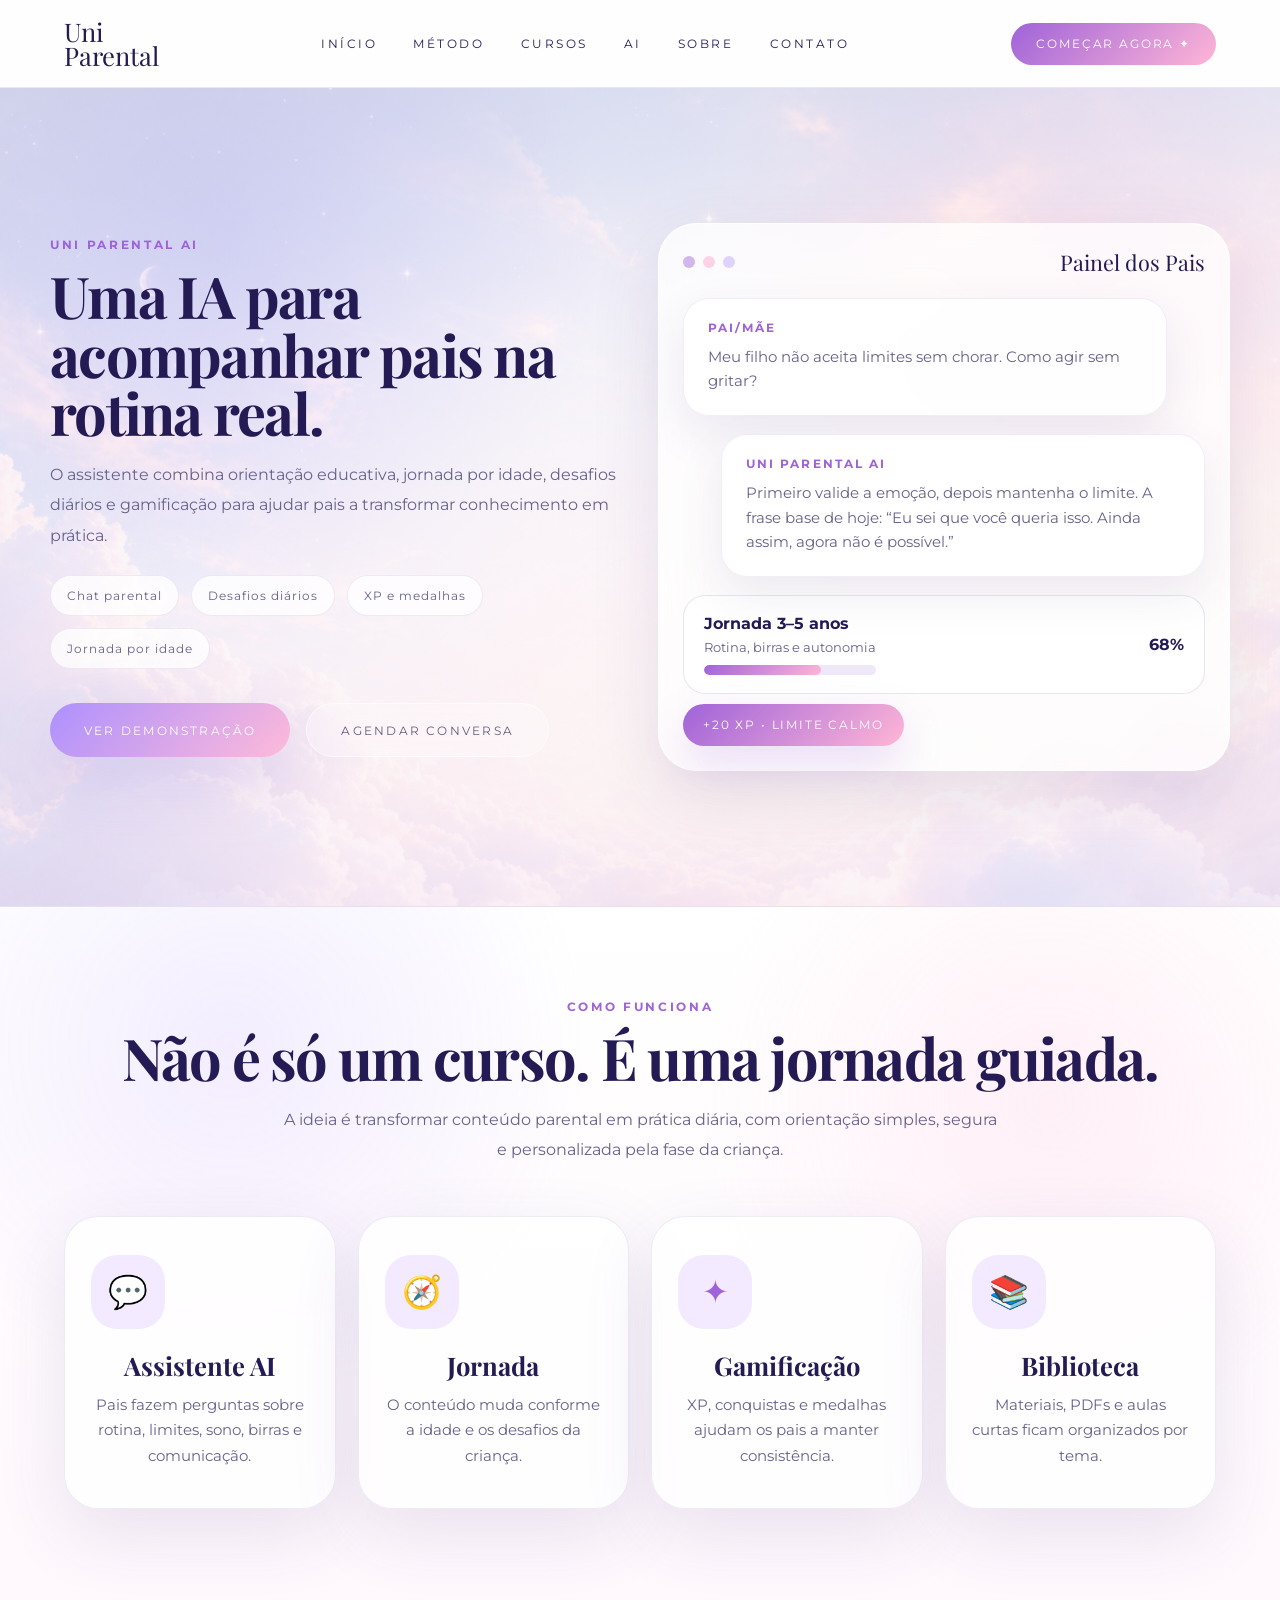
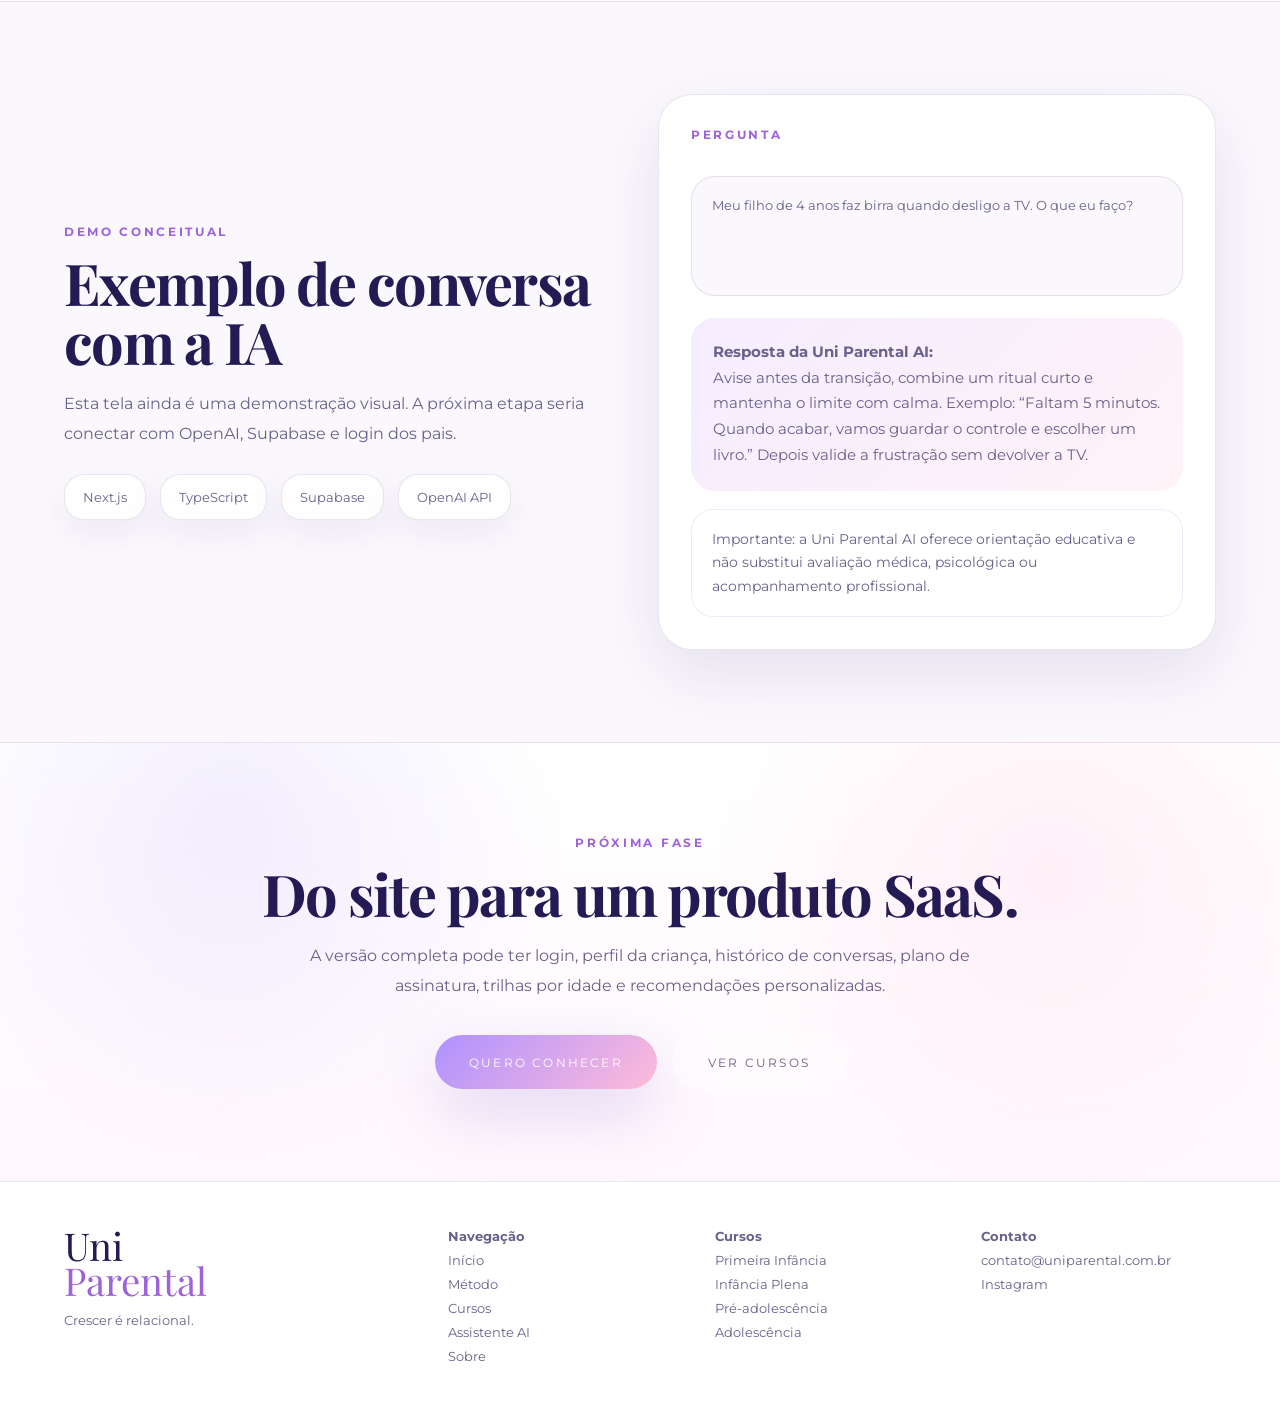
==== assistente-ai.html @ e76886d1 "Add files via upload" ====
<!DOCTYPE html>
<html lang="pt-BR">
<head>
  <meta charset="UTF-8"/>
  <meta name="viewport" content="width=device-width,initial-scale=1.0"/>
  <title>Assistente AI | Uni Parental</title>
  <link rel="preconnect" href="https://fonts.googleapis.com">
  <link rel="preconnect" href="https://fonts.gstatic.com" crossorigin>
  <link href="https://fonts.googleapis.com/css2?family=Montserrat:wght@300;400;500;600;700&family=Playfair+Display:wght@500;600;700&display=swap" rel="stylesheet">
  <link rel="stylesheet" href="assets/style.css">
</head>
<body>
  <header class="page-header">
    <div class="logo-mini">Uni<br>Parental</div>
    <nav class="nav">
      <a href="index.html">Início</a>
      <a href="metodo.html">Método</a>
      <a href="cursos.html">Cursos</a>
      <a href="assistente-ai.html">AI</a>
      <a href="sobre.html">Sobre</a>
      <a href="contato.html">Contato</a>
    </nav>
    <a href="contato.html" class="header-cta">Começar agora ✦</a>
  </header>

  <section class="ai-hero">
    <div class="wrap grid-2">
      <div>
        <div class="kicker">Uni Parental AI</div>
        <h1 class="title">Uma IA para acompanhar pais na rotina real.</h1>
        <p class="sub" style="margin-left:0">O assistente combina orientação educativa, jornada por idade, desafios diários e gamificação para ajudar pais a transformar conhecimento em prática.</p>
        <div class="pill-list">
          <span class="pill">Chat parental</span>
          <span class="pill">Desafios diários</span>
          <span class="pill">XP e medalhas</span>
          <span class="pill">Jornada por idade</span>
        </div>
        <div class="actions" style="justify-content:flex-start;margin-top:34px">
          <a href="#demo" class="main-cta">Ver demonstração</a>
          <a href="contato.html" class="ghost-cta">Agendar conversa</a>
        </div>
      </div>

      <div class="mock-app">
        <div class="mock-top">
          <span class="mock-dot"></span>
          <span class="mock-title">Painel dos Pais</span>
        </div>
        <div class="ai-chat-card parent"><strong>Pai/Mãe</strong><span>Meu filho não aceita limites sem chorar. Como agir sem gritar?</span></div>
        <div class="ai-chat-card bot"><strong>Uni Parental AI</strong><span>Primeiro valide a emoção, depois mantenha o limite. A frase base de hoje: “Eu sei que você queria isso. Ainda assim, agora não é possível.”</span></div>
        <div class="journey-card"><div><strong>Jornada 3–5 anos</strong><span style="display:block;margin-top:6px">Rotina, birras e autonomia</span><div class="progress"><i></i></div></div><strong>68%</strong></div>
        <div class="ai-xp">+20 XP • Limite calmo</div>
      </div>
    </div>
  </section>

  <section class="section pastel">
    <div class="wrap center">
      <div class="kicker">Como funciona</div>
      <h2 class="title">Não é só um curso. É uma jornada guiada.</h2>
      <p class="sub">A ideia é transformar conteúdo parental em prática diária, com orientação simples, segura e personalizada pela fase da criança.</p>
      <div class="grid-4">
        <article class="card"><div class="icon">💬</div><h3>Assistente AI</h3><p>Pais fazem perguntas sobre rotina, limites, sono, birras e comunicação.</p></article>
        <article class="card"><div class="icon">🧭</div><h3>Jornada</h3><p>O conteúdo muda conforme a idade e os desafios da criança.</p></article>
        <article class="card"><div class="icon">✦</div><h3>Gamificação</h3><p>XP, conquistas e medalhas ajudam os pais a manter consistência.</p></article>
        <article class="card"><div class="icon">📚</div><h3>Biblioteca</h3><p>Materiais, PDFs e aulas curtas ficam organizados por tema.</p></article>
      </div>
    </div>
  </section>

  <section class="section" id="demo">
    <div class="wrap grid-2">
      <div>
        <div class="kicker">Demo conceitual</div>
        <h2 class="title">Exemplo de conversa com a IA</h2>
        <p class="sub" style="margin-left:0">Esta tela ainda é uma demonstração visual. A próxima etapa seria conectar com OpenAI, Supabase e login dos pais.</p>
        <div class="badge-row">
          <span class="badge">Next.js</span>
          <span class="badge">TypeScript</span>
          <span class="badge">Supabase</span>
          <span class="badge">OpenAI API</span>
        </div>
      </div>
      <div class="demo-box">
        <div class="kicker">Pergunta</div>
        <textarea class="demo-input" readonly>Meu filho de 4 anos faz birra quando desligo a TV. O que eu faço?</textarea>
        <div class="demo-answer"><strong>Resposta da Uni Parental AI:</strong><br>Avise antes da transição, combine um ritual curto e mantenha o limite com calma. Exemplo: “Faltam 5 minutos. Quando acabar, vamos guardar o controle e escolher um livro.” Depois valide a frustração sem devolver a TV.</div>
        <div class="notice">Importante: a Uni Parental AI oferece orientação educativa e não substitui avaliação médica, psicológica ou acompanhamento profissional.</div>
      </div>
    </div>
  </section>

  <section class="section pastel">
    <div class="wrap center">
      <div class="kicker">Próxima fase</div>
      <h2 class="title">Do site para um produto SaaS.</h2>
      <p class="sub">A versão completa pode ter login, perfil da criança, histórico de conversas, plano de assinatura, trilhas por idade e recomendações personalizadas.</p>
      <div class="actions" style="margin-top:34px">
        <a href="contato.html" class="main-cta">Quero conhecer</a>
        <a href="cursos.html" class="ghost-cta">Ver cursos</a>
      </div>
    </div>
  </section>

  <footer class="footer"><div class="footer-grid"><div><div class="footer-logo">Uni<br><span style="color:#9f63d9">Parental</span></div><p style="margin-top:14px">Crescer é relacional.</p></div><div><h4>Navegação</h4><a href="index.html">Início</a><a href="metodo.html">Método</a><a href="cursos.html">Cursos</a><a href="assistente-ai.html">Assistente AI</a><a href="sobre.html">Sobre</a></div><div><h4>Cursos</h4><a href="curso-primeira-infancia.html">Primeira Infância</a><a href="curso-infancia-plena.html">Infância Plena</a><a href="curso-pre-adolescencia.html">Pré-adolescência</a><a href="curso-adolescencia.html">Adolescência</a></div><div><h4>Contato</h4><a href="mailto:contato@uniparental.com.br">contato@uniparental.com.br</a><a>Instagram</a></div></div></footer>
</body>
</html>
---- assets/style.css ----
:root{--ink:#241b55;--soft:#68618b;--lilac:#9f63d9;--rose:#ffb6d6;--line:rgba(48,34,92,.11);--shadow:0 24px 70px rgba(77,55,132,.12)}
*{box-sizing:border-box;margin:0;padding:0}html{scroll-behavior:smooth}body{background:#fbf8fd;font-family:Montserrat,sans-serif;color:var(--ink);overflow-x:hidden}a{text-decoration:none;color:inherit}
.header{position:absolute;top:0;left:0;width:100%;padding:32px clamp(24px,5vw,76px);display:flex;align-items:center;justify-content:space-between;z-index:20}
.logo-mini{font-family:'Playfair Display',serif;font-size:clamp(1.2rem,2vw,1.85rem);line-height:.92;color:rgba(255,255,255,.94);text-shadow:0 12px 34px rgba(35,30,80,.38);text-align:left}
.nav{display:flex;gap:36px;font-size:.72rem;letter-spacing:.22em;text-transform:uppercase;color:rgba(255,255,255,.95);text-shadow:0 10px 24px rgba(35,30,80,.38)}
.header-cta{padding:14px 25px;border-radius:999px;border:1px solid rgba(255,255,255,.45);background:rgba(255,255,255,.15);color:white;backdrop-filter:blur(16px);font-size:.72rem;letter-spacing:.16em;text-transform:uppercase}
.hero{position:relative;width:100vw;height:100vh;overflow:hidden;display:flex;align-items:center;justify-content:center;text-align:center;isolation:isolate}
.sky{position:absolute;inset:-8%;background:url("sky.jpg") center/cover no-repeat;z-index:0;animation:sky 34s ease-in-out infinite}
.sky-depth{position:absolute;inset:-10%;background:url("sky.jpg") center/cover no-repeat;z-index:1;opacity:.22;mix-blend-mode:screen;filter:blur(8px) saturate(1.08);animation:depth 46s ease-in-out infinite alternate}
.light{position:absolute;right:7%;bottom:17%;width:42vw;height:42vw;border-radius:50%;z-index:2;background:radial-gradient(circle,rgba(255,226,165,.42),rgba(255,182,214,.22) 42%,transparent 70%);filter:blur(42px);animation:light 9s ease-in-out infinite alternate}
.haze{position:absolute;inset:-10%;z-index:3;background:radial-gradient(circle at 45% 48%,rgba(255,255,255,.34),transparent 28%),radial-gradient(circle at 18% 78%,rgba(169,139,255,.18),transparent 32%),radial-gradient(circle at 82% 68%,rgba(255,217,138,.16),transparent 28%);filter:blur(28px);animation:haze 18s ease-in-out infinite alternate}
.read{position:absolute;inset:0;z-index:4;background:radial-gradient(circle at 50% 48%,rgba(255,255,255,.36),rgba(255,255,255,.12) 34%,transparent 62%),linear-gradient(to bottom,rgba(28,34,92,.05),rgba(255,245,250,.16))}
#particles{position:absolute;inset:0;z-index:6;pointer-events:none}.hero-content{position:relative;z-index:10;width:min(900px,92vw);margin-top:18px;animation:reveal 1.25s cubic-bezier(.16,1,.3,1) both}.logo-wrap{position:relative;display:inline-block;padding:0 14px}
.hero h1{font-family:'Playfair Display',serif;font-size:clamp(4.2rem,9.2vw,8.6rem);font-weight:600;line-height:.78;color:rgba(54,51,86,.95);text-shadow:0 22px 70px rgba(45,38,92,.17)}.hero h1 span{display:block;font-size:.62em;font-weight:500;color:rgba(158,124,226,.92);letter-spacing:.055em;margin-top:.18em}
.orbit{position:absolute;right:-62px;top:-10px;width:218px;height:125px;border-top:2px solid rgba(169,139,255,.50);border-radius:50%;transform:rotate(15deg)}.star-big{position:absolute;top:-48px;left:50%;transform:translateX(-50%);color:#A98BFF;font-size:2.6rem;animation:star 4s ease-in-out infinite}.heart{margin:22px 0 21px;color:#FF9FCA;font-size:1.95rem;animation:pulse 2.9s ease-in-out infinite}.tagline{font-size:.82rem;letter-spacing:.33em;text-transform:uppercase;color:rgba(52,49,86,.84);font-weight:500;margin-bottom:22px}.subtitle{max-width:560px;margin:0 auto 32px;color:rgba(55,52,86,.74);font-size:1rem;line-height:1.9;letter-spacing:.07em}
.actions{display:flex;align-items:center;justify-content:center;gap:16px;flex-wrap:wrap}.main-cta,.ghost-cta{display:inline-flex;align-items:center;justify-content:center;min-height:54px;padding:0 34px;border-radius:999px;font-size:.77rem;letter-spacing:.18em;text-transform:uppercase;transition:.35s}.main-cta{color:white;background:linear-gradient(135deg,rgba(169,139,255,.94),rgba(255,182,214,.92));box-shadow:0 24px 64px rgba(156,128,218,.31)}.ghost-cta{color:rgba(70,65,105,.84);border:1px solid rgba(255,255,255,.58);background:rgba(255,255,255,.26);backdrop-filter:blur(18px)}
.page-header{position:sticky;top:0;z-index:30;background:rgba(255,255,255,.86);backdrop-filter:blur(18px);border-bottom:1px solid var(--line);padding:20px clamp(20px,5vw,76px);display:flex;justify-content:space-between;align-items:center}.page-header .logo-mini{color:var(--ink);text-shadow:none}.page-header .nav{color:var(--ink);text-shadow:none}.page-header .header-cta{color:white;background:linear-gradient(135deg,var(--lilac),var(--rose));border:none}
.section{padding:92px clamp(20px,5vw,80px);border-top:1px solid var(--line)}.wrap{max-width:1180px;margin:0 auto}.center{text-align:center}.pastel{background:radial-gradient(circle at 18% 20%,rgba(169,139,255,.14),transparent 30%),radial-gradient(circle at 82% 28%,rgba(255,182,214,.18),transparent 30%),linear-gradient(180deg,#fff,#fff8fd)}
.kicker{font-size:.76rem;text-transform:uppercase;letter-spacing:.22em;color:var(--lilac);font-weight:700;margin-bottom:14px}.title{font-family:'Playfair Display',serif;font-size:clamp(2.2rem,4.5vw,4.4rem);line-height:1.02;letter-spacing:-.03em}.sub{max-width:720px;margin:18px auto 0;color:var(--soft);font-size:1rem;line-height:1.9}
.grid-4{display:grid;grid-template-columns:repeat(4,1fr);gap:22px;margin-top:50px}.grid-3{display:grid;grid-template-columns:repeat(3,1fr);gap:24px;margin-top:40px}.grid-2{display:grid;grid-template-columns:repeat(2,1fr);gap:36px;align-items:center}.card{padding:38px 26px;border-radius:34px;background:rgba(255,255,255,.78);border:1px solid rgba(100,70,155,.10);box-shadow:var(--shadow)}.icon{width:74px;height:74px;border-radius:26px;background:#f4eaff;display:grid;place-items:center;margin-bottom:22px;color:var(--lilac);font-size:2rem}.card h3{font-family:'Playfair Display',serif;font-size:1.6rem;line-height:1.1;margin-bottom:14px}.card p,.text{font-size:.92rem;line-height:1.75;color:var(--soft)}
.course-hero{padding:70px clamp(20px,5vw,80px) 50px;background:linear-gradient(135deg,#fff,#fbf2ff);border-bottom:1px solid var(--line)}.course-hero-grid{max-width:1180px;margin:0 auto;display:grid;grid-template-columns:1.2fr .8fr;gap:42px;align-items:center}.course-art{min-height:360px;border-radius:38px;background:radial-gradient(circle at 70% 25%,rgba(255,255,255,.9),transparent 20%),linear-gradient(135deg,#efe4ff,#ffe7f4 55%,#fff8e9);box-shadow:var(--shadow);display:grid;place-items:center;font-size:8rem;color:#9f63d9}.price-box{margin-top:28px;padding:24px;border-radius:28px;background:rgba(255,255,255,.76);box-shadow:var(--shadow);border:1px solid rgba(100,70,155,.10);display:flex;align-items:center;justify-content:space-between;gap:18px;flex-wrap:wrap}.price{font-family:'Playfair Display',serif;font-size:2.4rem;color:var(--ink)}.module{padding:22px 24px;border-radius:22px;background:white;border:1px solid var(--line);display:flex;justify-content:space-between;align-items:center;margin-top:12px;color:var(--soft)}
.profile{border-radius:30px;min-height:430px;background:linear-gradient(135deg,#fff,#f3eaff 55%,#ffe9f3);box-shadow:var(--shadow);display:grid;place-items:center}.avatar{width:210px;height:260px;border-radius:120px 120px 34px 34px;background:linear-gradient(180deg,#5f4f8e,#f4dfe9)}
.footer{padding:46px clamp(20px,5vw,80px);background:#fff;border-top:1px solid var(--line)}.footer-grid{max-width:1180px;margin:0 auto;display:grid;grid-template-columns:1.5fr 1fr 1fr 1fr;gap:32px;color:var(--soft);font-size:.84rem}.footer-logo{font-family:'Playfair Display',serif;font-size:2.4rem;color:var(--ink);line-height:.9}.footer a{display:block;margin:8px 0}
@keyframes sky{0%{transform:scale(1.07) translate3d(0,0,0)}35%{transform:scale(1.105) translate3d(-.7%,-.8%,0)}70%{transform:scale(1.09) translate3d(.55%,-1.1%,0)}100%{transform:scale(1.12) translate3d(-.9%,-1.5%,0)}}@keyframes depth{0%{transform:scale(1.13) translate3d(1%,1%,0)}100%{transform:scale(1.18) translate3d(-1.4%,-1.2%,0)}}@keyframes light{0%{opacity:.65;transform:scale(.95)}100%{opacity:1;transform:scale(1.08)}}@keyframes haze{0%{transform:translate3d(-1%,-.5%,0) scale(1)}100%{transform:translate3d(1.5%,1%,0) scale(1.05)}}@keyframes reveal{from{opacity:0;transform:translateY(18px) scale(.99)}to{opacity:1;transform:translateY(0) scale(1)}}@keyframes star{0%,100%{transform:translateX(-50%) scale(.94) rotate(0deg);opacity:.62}50%{transform:translateX(-50%) scale(1.08) rotate(8deg);opacity:.92}}@keyframes pulse{0%,100%{transform:scale(1)}50%{transform:scale(1.12)}}
@media(max-width:960px){.header,.page-header .nav{display:none}.grid-4,.grid-3,.grid-2,.course-hero-grid,.footer-grid{grid-template-columns:1fr}.section{padding:72px 20px}.course-hero{padding:54px 20px}.course-art{min-height:240px}.actions{flex-direction:column}.main-cta,.ghost-cta{width:min(330px,88vw)}}

/* === Uni Parental AI additions === */
.ai-home-preview{position:relative;z-index:12}.ai-device{position:relative;min-height:440px;border-radius:42px;padding:34px;background:linear-gradient(145deg,rgba(255,255,255,.78),rgba(246,235,255,.72));border:1px solid rgba(255,255,255,.72);box-shadow:var(--shadow);overflow:hidden}.ai-device:before{content:"";position:absolute;inset:-30%;background:radial-gradient(circle at 30% 20%,rgba(169,139,255,.22),transparent 32%),radial-gradient(circle at 78% 68%,rgba(255,182,214,.24),transparent 36%);filter:blur(20px)}.ai-chat-card{position:relative;margin:0 0 18px;padding:22px 24px;border-radius:26px;background:rgba(255,255,255,.82);box-shadow:0 18px 46px rgba(77,55,132,.10);border:1px solid rgba(100,70,155,.09)}.ai-chat-card strong{display:block;font-size:.72rem;letter-spacing:.18em;text-transform:uppercase;color:var(--lilac);margin-bottom:10px}.ai-chat-card span{display:block;color:var(--soft);line-height:1.65;font-size:.92rem}.ai-chat-card.bot{margin-left:38px;background:rgba(255,255,255,.92)}.ai-chat-card.parent{margin-right:38px}.ai-xp{position:relative;display:inline-flex;align-items:center;justify-content:center;margin-top:10px;padding:14px 20px;border-radius:999px;background:linear-gradient(135deg,var(--lilac),var(--rose));color:#fff;font-size:.72rem;letter-spacing:.16em;text-transform:uppercase;box-shadow:0 18px 42px rgba(159,99,217,.22)}
.ai-hero{position:relative;overflow:hidden;min-height:calc(100vh - 82px);display:flex;align-items:center;background:radial-gradient(circle at 18% 20%,rgba(169,139,255,.20),transparent 30%),radial-gradient(circle at 82% 32%,rgba(255,182,214,.24),transparent 32%),linear-gradient(180deg,#fff,#fbf6ff)}.ai-hero:before{content:"";position:absolute;inset:0;background:url("sky.jpg") center/cover no-repeat;opacity:.22;filter:saturate(1.1);animation:depth 48s ease-in-out infinite alternate}.ai-hero .wrap{position:relative;z-index:2}.pill-list{display:flex;gap:12px;flex-wrap:wrap;margin-top:24px}.pill{padding:12px 16px;border-radius:999px;background:rgba(255,255,255,.76);border:1px solid rgba(100,70,155,.10);color:var(--soft);font-size:.78rem;letter-spacing:.08em}.mock-app{border-radius:38px;padding:24px;background:rgba(255,255,255,.74);border:1px solid rgba(255,255,255,.72);box-shadow:var(--shadow);backdrop-filter:blur(18px)}.mock-top{display:flex;align-items:center;justify-content:space-between;margin-bottom:22px}.mock-dot{width:12px;height:12px;border-radius:50%;background:rgba(159,99,217,.45);box-shadow:20px 0 0 rgba(255,182,214,.58),40px 0 0 rgba(169,139,255,.35)}.mock-title{font-family:'Playfair Display',serif;font-size:1.35rem}.journey-card{display:flex;align-items:center;justify-content:space-between;gap:16px;padding:18px 20px;border-radius:22px;background:rgba(255,255,255,.86);border:1px solid var(--line);margin-top:12px}.journey-card span{color:var(--soft);font-size:.84rem}.progress{height:10px;width:100%;border-radius:999px;background:#efe8f8;overflow:hidden;margin-top:10px}.progress i{display:block;height:100%;width:68%;background:linear-gradient(135deg,var(--lilac),var(--rose));border-radius:inherit}.notice{margin-top:18px;padding:18px 20px;border-radius:22px;background:rgba(255,255,255,.72);border:1px solid rgba(159,99,217,.14);color:var(--soft);font-size:.86rem;line-height:1.7}.demo-box{padding:32px;border-radius:34px;background:white;border:1px solid var(--line);box-shadow:var(--shadow)}.demo-input{margin-top:20px;width:100%;min-height:120px;border-radius:24px;border:1px solid var(--line);padding:20px;font-family:Montserrat,sans-serif;color:var(--soft);background:#fbf8fd;resize:none}.demo-answer{margin-top:18px;padding:22px;border-radius:24px;background:linear-gradient(135deg,#f5edff,#fff3f8);color:var(--soft);line-height:1.75;font-size:.92rem}.badge-row{display:flex;gap:14px;flex-wrap:wrap;margin-top:24px}.badge{padding:14px 18px;border-radius:20px;background:rgba(255,255,255,.78);border:1px solid var(--line);box-shadow:0 14px 36px rgba(77,55,132,.08);font-size:.82rem;color:var(--soft)}
@media(max-width:960px){.ai-device{min-height:auto}.ai-chat-card.bot,.ai-chat-card.parent{margin-left:0;margin-right:0}.pill-list{justify-content:center}.mock-app{margin-top:24px}}
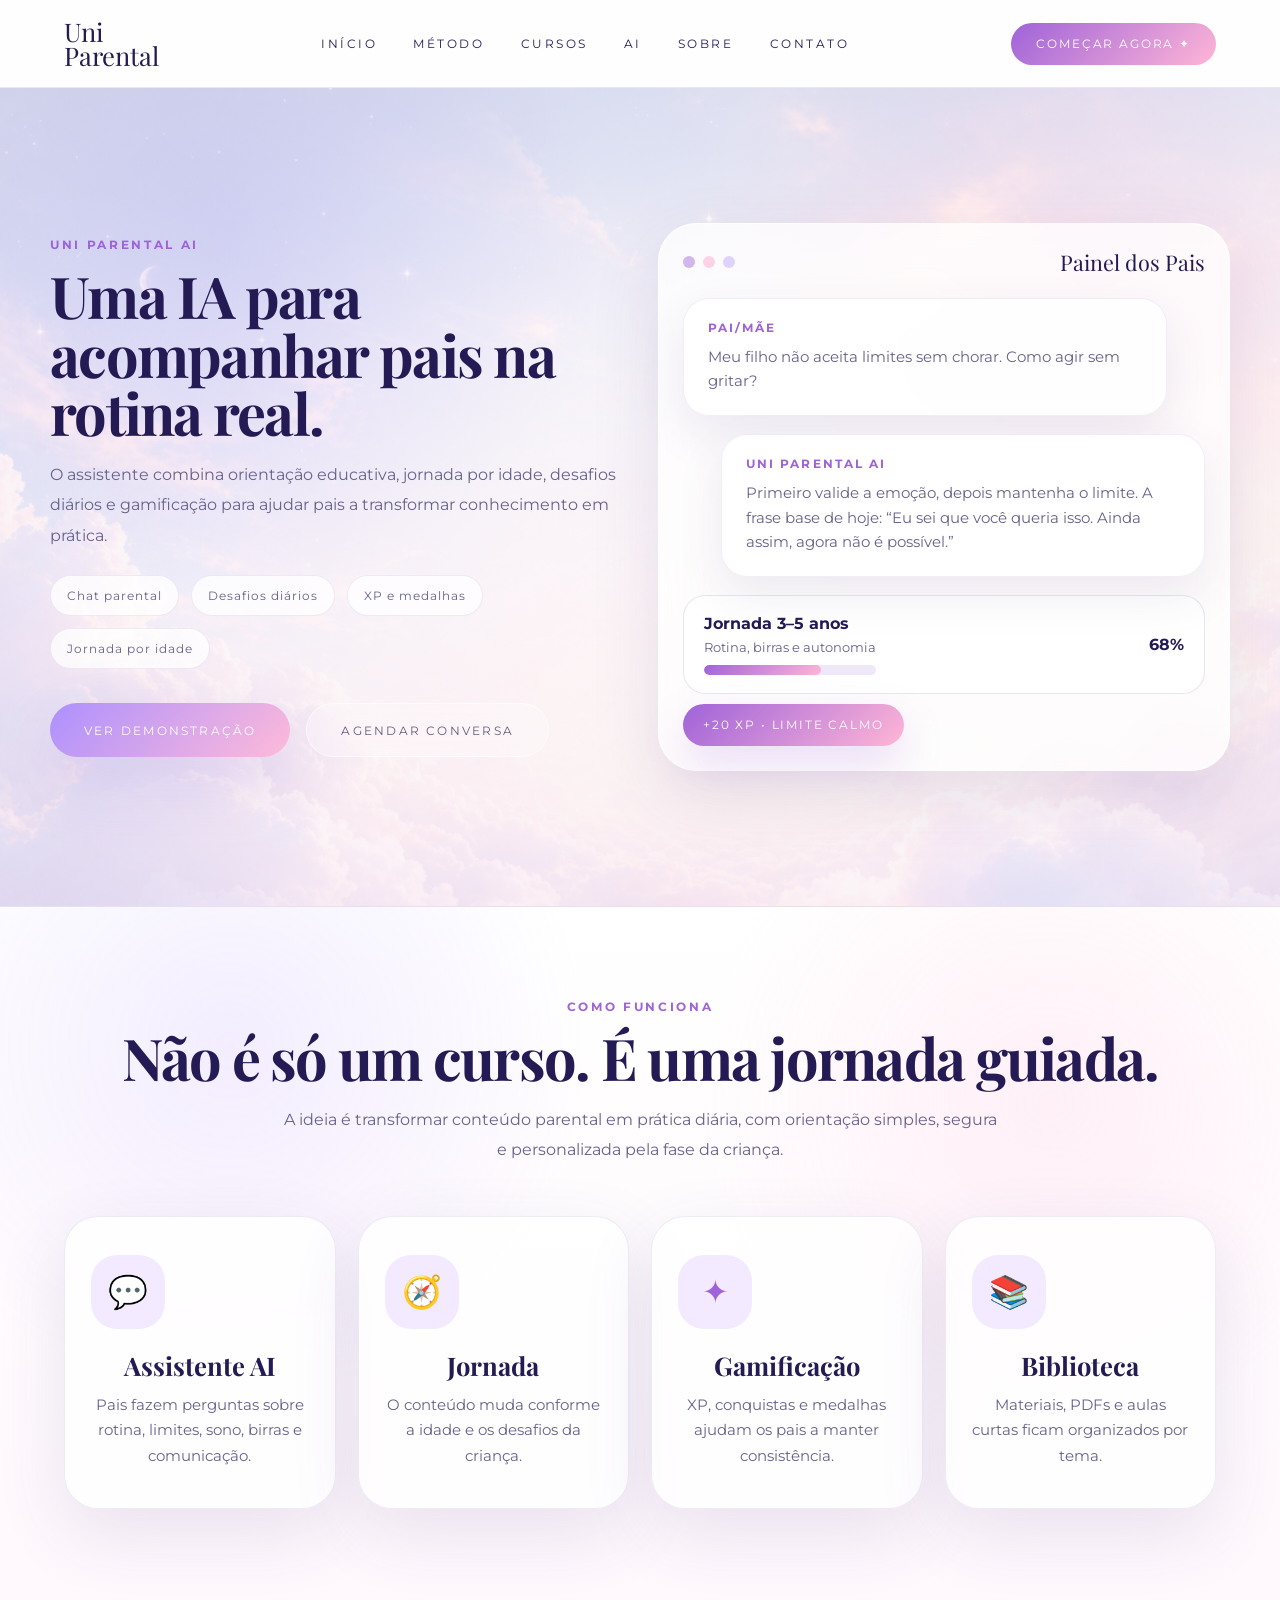
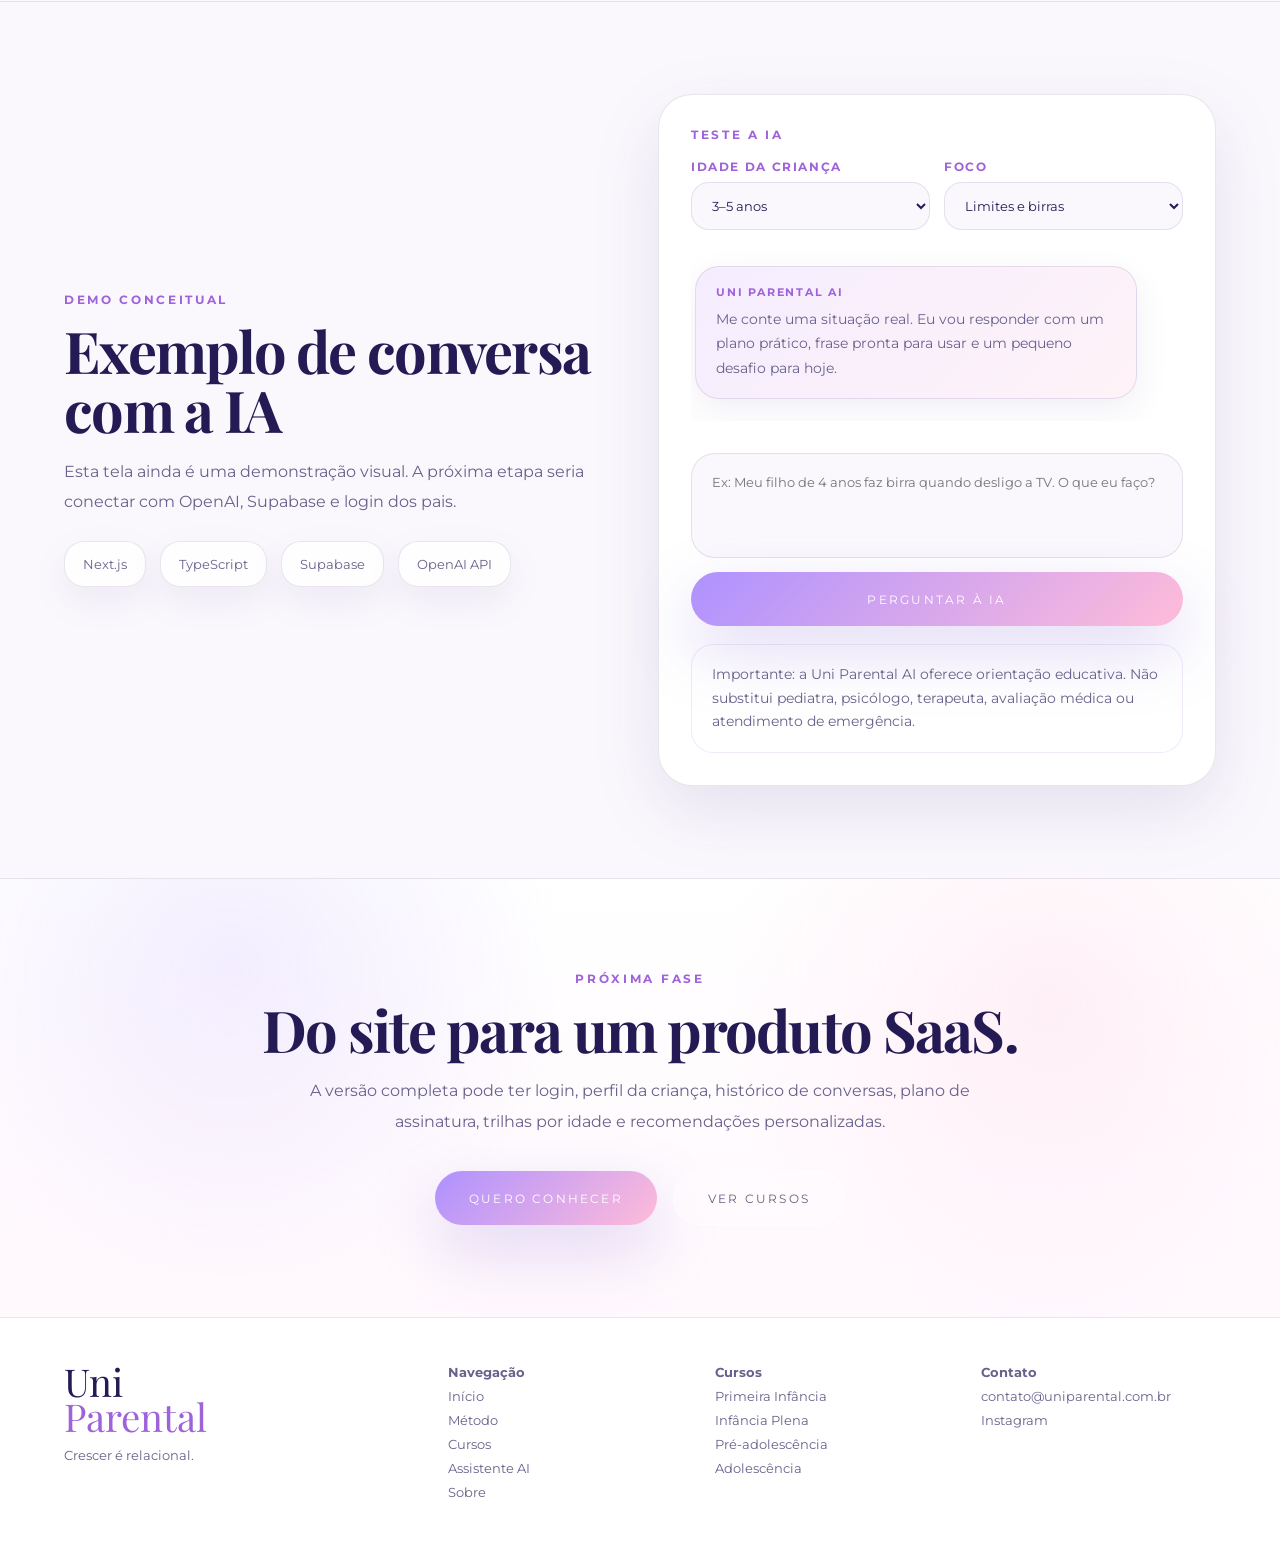
==== commit 943bf7fc: "Add files via upload" ====
--- a/assistente-ai.html
+++ b/assistente-ai.html
@@ -81,11 +81,38 @@
           <span class="badge">OpenAI API</span>
         </div>
       </div>
-      <div class="demo-box">
-        <div class="kicker">Pergunta</div>
-        <textarea class="demo-input" readonly>Meu filho de 4 anos faz birra quando desligo a TV. O que eu faço?</textarea>
-        <div class="demo-answer"><strong>Resposta da Uni Parental AI:</strong><br>Avise antes da transição, combine um ritual curto e mantenha o limite com calma. Exemplo: “Faltam 5 minutos. Quando acabar, vamos guardar o controle e escolher um livro.” Depois valide a frustração sem devolver a TV.</div>
-        <div class="notice">Importante: a Uni Parental AI oferece orientação educativa e não substitui avaliação médica, psicológica ou acompanhamento profissional.</div>
+      <div class="demo-box ai-live-box">
+        <div class="kicker">Teste a IA</div>
+        <div class="ai-profile-grid">
+          <label>Idade da criança
+            <select id="childAge" class="ai-select">
+              <option value="0-2 anos">0–2 anos</option>
+              <option value="3-5 anos" selected>3–5 anos</option>
+              <option value="6-8 anos">6–8 anos</option>
+              <option value="9-12 anos">9–12 anos</option>
+              <option value="adolescente">Adolescente</option>
+            </select>
+          </label>
+          <label>Foco
+            <select id="parentGoal" class="ai-select">
+              <option value="limites e birras" selected>Limites e birras</option>
+              <option value="sono e rotina">Sono e rotina</option>
+              <option value="comunicação">Comunicação</option>
+              <option value="escola e comportamento">Escola e comportamento</option>
+              <option value="telas e tecnologia">Telas e tecnologia</option>
+            </select>
+          </label>
+        </div>
+
+        <div id="aiMessages" class="ai-messages" aria-live="polite">
+          <div class="ai-message bot"><strong>Uni Parental AI</strong><p>Me conte uma situação real. Eu vou responder com um plano prático, frase pronta para usar e um pequeno desafio para hoje.</p></div>
+        </div>
+
+        <form id="aiForm" class="ai-form">
+          <textarea id="aiQuestion" class="demo-input" placeholder="Ex: Meu filho de 4 anos faz birra quando desligo a TV. O que eu faço?" required></textarea>
+          <button class="main-cta" type="submit">Perguntar à IA</button>
+        </form>
+        <div class="notice">Importante: a Uni Parental AI oferece orientação educativa. Não substitui pediatra, psicólogo, terapeuta, avaliação médica ou atendimento de emergência.</div>
       </div>
     </div>
   </section>
@@ -103,5 +130,6 @@
   </section>
 
   <footer class="footer"><div class="footer-grid"><div><div class="footer-logo">Uni<br><span style="color:#9f63d9">Parental</span></div><p style="margin-top:14px">Crescer é relacional.</p></div><div><h4>Navegação</h4><a href="index.html">Início</a><a href="metodo.html">Método</a><a href="cursos.html">Cursos</a><a href="assistente-ai.html">Assistente AI</a><a href="sobre.html">Sobre</a></div><div><h4>Cursos</h4><a href="curso-primeira-infancia.html">Primeira Infância</a><a href="curso-infancia-plena.html">Infância Plena</a><a href="curso-pre-adolescencia.html">Pré-adolescência</a><a href="curso-adolescencia.html">Adolescência</a></div><div><h4>Contato</h4><a href="mailto:contato@uniparental.com.br">contato@uniparental.com.br</a><a>Instagram</a></div></div></footer>
+  <script src="assets/uni-parental-ai.js"></script>
 </body>
 </html>
--- a/assets/style.css
+++ b/assets/style.css
@@ -29,3 +29,7 @@
 .ai-home-preview{position:relative;z-index:12}.ai-device{position:relative;min-height:440px;border-radius:42px;padding:34px;background:linear-gradient(145deg,rgba(255,255,255,.78),rgba(246,235,255,.72));border:1px solid rgba(255,255,255,.72);box-shadow:var(--shadow);overflow:hidden}.ai-device:before{content:"";position:absolute;inset:-30%;background:radial-gradient(circle at 30% 20%,rgba(169,139,255,.22),transparent 32%),radial-gradient(circle at 78% 68%,rgba(255,182,214,.24),transparent 36%);filter:blur(20px)}.ai-chat-card{position:relative;margin:0 0 18px;padding:22px 24px;border-radius:26px;background:rgba(255,255,255,.82);box-shadow:0 18px 46px rgba(77,55,132,.10);border:1px solid rgba(100,70,155,.09)}.ai-chat-card strong{display:block;font-size:.72rem;letter-spacing:.18em;text-transform:uppercase;color:var(--lilac);margin-bottom:10px}.ai-chat-card span{display:block;color:var(--soft);line-height:1.65;font-size:.92rem}.ai-chat-card.bot{margin-left:38px;background:rgba(255,255,255,.92)}.ai-chat-card.parent{margin-right:38px}.ai-xp{position:relative;display:inline-flex;align-items:center;justify-content:center;margin-top:10px;padding:14px 20px;border-radius:999px;background:linear-gradient(135deg,var(--lilac),var(--rose));color:#fff;font-size:.72rem;letter-spacing:.16em;text-transform:uppercase;box-shadow:0 18px 42px rgba(159,99,217,.22)}
 .ai-hero{position:relative;overflow:hidden;min-height:calc(100vh - 82px);display:flex;align-items:center;background:radial-gradient(circle at 18% 20%,rgba(169,139,255,.20),transparent 30%),radial-gradient(circle at 82% 32%,rgba(255,182,214,.24),transparent 32%),linear-gradient(180deg,#fff,#fbf6ff)}.ai-hero:before{content:"";position:absolute;inset:0;background:url("sky.jpg") center/cover no-repeat;opacity:.22;filter:saturate(1.1);animation:depth 48s ease-in-out infinite alternate}.ai-hero .wrap{position:relative;z-index:2}.pill-list{display:flex;gap:12px;flex-wrap:wrap;margin-top:24px}.pill{padding:12px 16px;border-radius:999px;background:rgba(255,255,255,.76);border:1px solid rgba(100,70,155,.10);color:var(--soft);font-size:.78rem;letter-spacing:.08em}.mock-app{border-radius:38px;padding:24px;background:rgba(255,255,255,.74);border:1px solid rgba(255,255,255,.72);box-shadow:var(--shadow);backdrop-filter:blur(18px)}.mock-top{display:flex;align-items:center;justify-content:space-between;margin-bottom:22px}.mock-dot{width:12px;height:12px;border-radius:50%;background:rgba(159,99,217,.45);box-shadow:20px 0 0 rgba(255,182,214,.58),40px 0 0 rgba(169,139,255,.35)}.mock-title{font-family:'Playfair Display',serif;font-size:1.35rem}.journey-card{display:flex;align-items:center;justify-content:space-between;gap:16px;padding:18px 20px;border-radius:22px;background:rgba(255,255,255,.86);border:1px solid var(--line);margin-top:12px}.journey-card span{color:var(--soft);font-size:.84rem}.progress{height:10px;width:100%;border-radius:999px;background:#efe8f8;overflow:hidden;margin-top:10px}.progress i{display:block;height:100%;width:68%;background:linear-gradient(135deg,var(--lilac),var(--rose));border-radius:inherit}.notice{margin-top:18px;padding:18px 20px;border-radius:22px;background:rgba(255,255,255,.72);border:1px solid rgba(159,99,217,.14);color:var(--soft);font-size:.86rem;line-height:1.7}.demo-box{padding:32px;border-radius:34px;background:white;border:1px solid var(--line);box-shadow:var(--shadow)}.demo-input{margin-top:20px;width:100%;min-height:120px;border-radius:24px;border:1px solid var(--line);padding:20px;font-family:Montserrat,sans-serif;color:var(--soft);background:#fbf8fd;resize:none}.demo-answer{margin-top:18px;padding:22px;border-radius:24px;background:linear-gradient(135deg,#f5edff,#fff3f8);color:var(--soft);line-height:1.75;font-size:.92rem}.badge-row{display:flex;gap:14px;flex-wrap:wrap;margin-top:24px}.badge{padding:14px 18px;border-radius:20px;background:rgba(255,255,255,.78);border:1px solid var(--line);box-shadow:0 14px 36px rgba(77,55,132,.08);font-size:.82rem;color:var(--soft)}
 @media(max-width:960px){.ai-device{min-height:auto}.ai-chat-card.bot,.ai-chat-card.parent{margin-left:0;margin-right:0}.pill-list{justify-content:center}.mock-app{margin-top:24px}}
+
+
+/* === Functional Uni Parental AI chat === */
+.ai-live-box{position:relative}.ai-profile-grid{display:grid;grid-template-columns:1fr 1fr;gap:14px;margin-top:18px}.ai-profile-grid label{display:block;font-size:.72rem;text-transform:uppercase;letter-spacing:.14em;color:var(--lilac);font-weight:700}.ai-select{margin-top:8px;width:100%;border:1px solid var(--line);border-radius:18px;background:#fbf8fd;color:var(--ink);font-family:Montserrat,sans-serif;padding:14px 16px;outline:none}.ai-messages{margin-top:20px;max-height:390px;overflow:auto;padding:4px 4px 10px;scroll-behavior:smooth}.ai-message{margin:12px 0;padding:18px 20px;border-radius:24px;border:1px solid var(--line);box-shadow:0 12px 34px rgba(77,55,132,.08)}.ai-message strong{display:block;font-size:.7rem;letter-spacing:.16em;text-transform:uppercase;color:var(--lilac);margin-bottom:8px}.ai-message p{color:var(--soft);font-size:.9rem;line-height:1.7;white-space:pre-wrap}.ai-message.user{margin-left:42px;background:#fff}.ai-message.bot{margin-right:42px;background:linear-gradient(135deg,#f5edff,#fff3f8)}.ai-message.loading p:after{content:"";display:inline-block;width:1.1em;text-align:left;animation:dots 1.2s steps(4,end) infinite}.ai-form{display:grid;gap:14px;margin-top:12px}.ai-form .demo-input{min-height:105px}.ai-form .main-cta{border:none;cursor:pointer;font-family:Montserrat,sans-serif}.ai-form .main-cta:disabled{opacity:.62;cursor:not-allowed}@keyframes dots{0%{content:""}25%{content:"."}50%{content:".."}75%,100%{content:"..."}}@media(max-width:720px){.ai-profile-grid{grid-template-columns:1fr}.ai-message.user,.ai-message.bot{margin-left:0;margin-right:0}}
